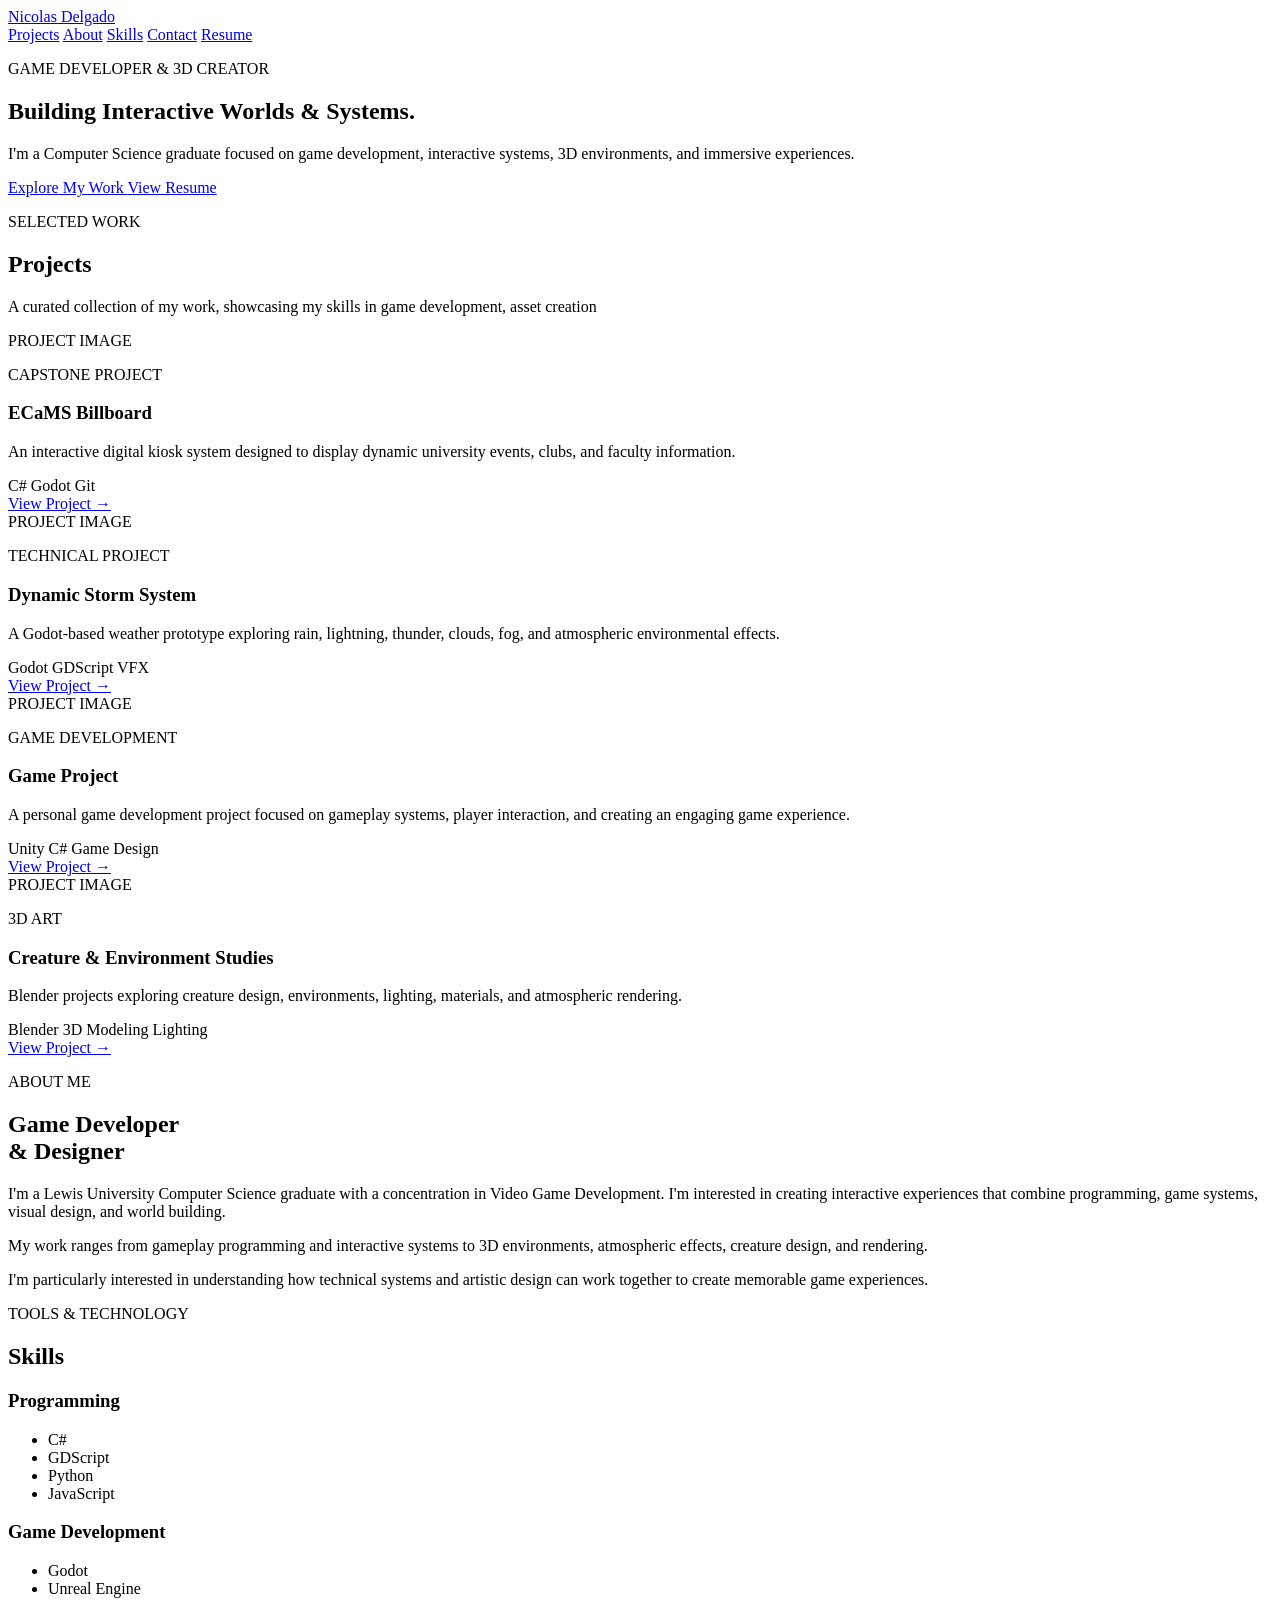
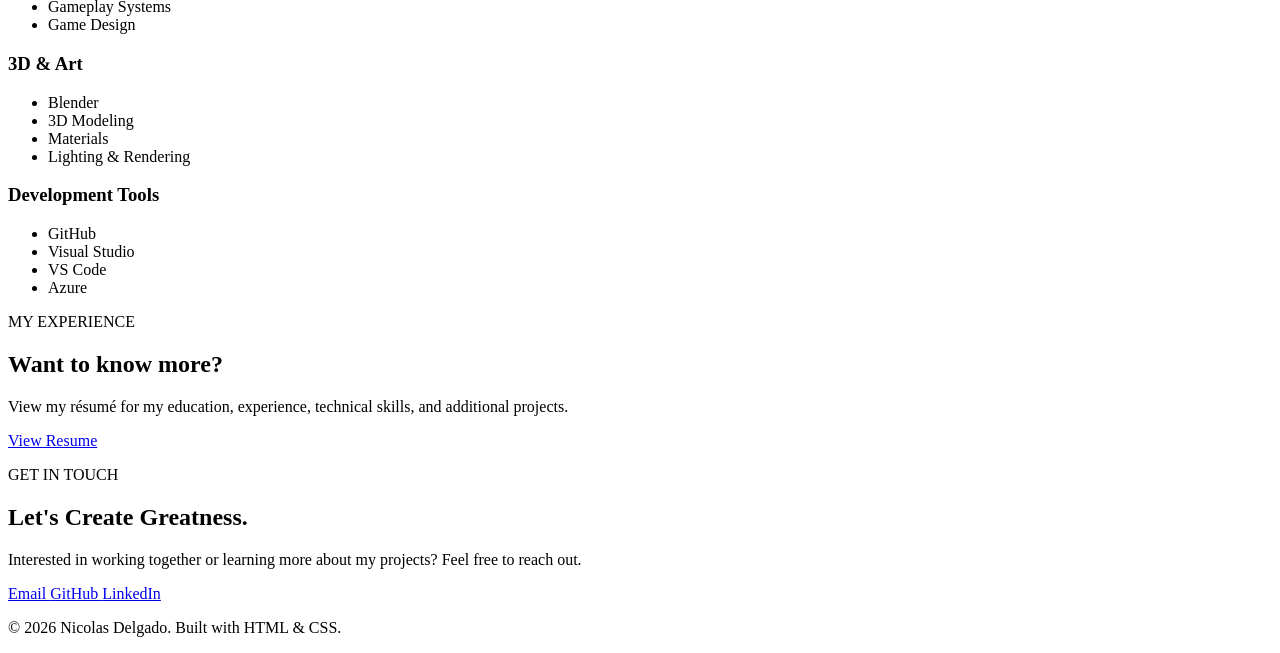
==== index.html @ 0a89488b "Rough Demo" ====
<!DOCTYPE html>
<html lang="en">
<head>
    <meta charset="UTF-8">
    <meta name="viewport" content="width=device-width, initial-scale=1.0">

    <title>Nicolas Delgado | Game Developer</title>

    <link rel="stylesheet" href="style.css">
</head>
<body>
    <header>
        <nav class="navbar">

            <a href="#" class="logo">Nicolas Delgado</a>

            <div class="nav-links">
                <a href="#projects">Projects</a>
                <a href="#about">About</a>
                <a href="#skills">Skills</a>
                <a href="#contact">Contact</a>
                <a href="resume.pdf" target="_blank">Resume</a>
            </div>

        </nav>
    </header>
    <main>

        <section class="hero">

            <div class="hero-content">

                <p class="eyebrow">GAME DEVELOPER & 3D CREATOR</p>

                <h1>
                    Building Interactive
                    <span>Worlds & Systems.</span>
                </h1>

                <p class="hero-description">
                    I'm a Computer Science graduate focused on game development,
                    interactive systems, 3D environments, and immersive experiences.
                </p>

                <div class="hero-buttons">
                    <a href="#projects" class="button primary">
                        Explore My Work
                    </a>

                    <a href="resume.pdf" class="button secondary" target="_blank">
                        View Resume
                    </a>
                </div>

            </div>

        </section>
        <section id="projects" class="section">

            <div class="section-heading">
                <p class="eyebrow">SELECTED WORK</p>

                <h2>Projects</h2>

                <p>
                    A curated collection of my work, showcasing my skills in game development, asset creation
                </p>
            </div>


            <div class="project-grid">


                <!-- PROJECT 1 -->
                <article class="project-card">

                    <div class="project-image">
                        <div class="placeholder">
                            PROJECT IMAGE
                        </div>
                    </div>

                    <div class="project-content">

                        <p class="project-type">
                            CAPSTONE PROJECT
                        </p>

                        <h3>ECaMS Billboard</h3>

                        <p>
                            An interactive digital kiosk system designed to
                            display dynamic university events, clubs, and
                            faculty information.
                        </p>

                        <div class="tags">
                            <span>C#</span>
                            <span>Godot</span>
                            <span>Git</span>
                        </div>

                        <a href="#" class="project-link">
                            View Project →
                        </a>

                    </div>

                </article>


                <!-- PROJECT 2 -->
                <article class="project-card">

                    <div class="project-image">
                        <div class="placeholder">
                            PROJECT IMAGE
                        </div>
                    </div>

                    <div class="project-content">

                        <p class="project-type">
                            TECHNICAL PROJECT
                        </p>

                        <h3>Dynamic Storm System</h3>

                        <p>
                            A Godot-based weather prototype exploring rain,
                            lightning, thunder, clouds, fog, and atmospheric
                            environmental effects.
                        </p>

                        <div class="tags">
                            <span>Godot</span>
                            <span>GDScript</span>
                            <span>VFX</span>
                        </div>

                        <a href="#" class="project-link">
                            View Project →
                        </a>

                    </div>

                </article>

                <!-- PROJECT 3 -->
                <article class="project-card">

                    <div class="project-image">
                        <div class="placeholder">
                            PROJECT IMAGE
                        </div>
                    </div>

                    <div class="project-content">

                        <p class="project-type">
                            GAME DEVELOPMENT
                        </p>

                        <h3>Game Project</h3>

                        <p>
                            A personal game development project focused on
                            gameplay systems, player interaction, and creating
                            an engaging game experience.
                        </p>

                        <div class="tags">
                            <span>Unity</span>
                            <span>C#</span>
                            <span>Game Design</span>
                        </div>

                        <a href="#" class="project-link">
                            View Project →
                        </a>

                    </div>

                </article>

                <!-- PROJECT 4 -->
                <article class="project-card">

                    <div class="project-image">
                        <div class="placeholder">
                            PROJECT IMAGE
                        </div>
                    </div>

                    <div class="project-content">

                        <p class="project-type">
                            3D ART
                        </p>

                        <h3>Creature & Environment Studies</h3>

                        <p>
                            Blender projects exploring creature design,
                            environments, lighting, materials, and atmospheric
                            rendering.
                        </p>

                        <div class="tags">
                            <span>Blender</span>
                            <span>3D Modeling</span>
                            <span>Lighting</span>
                        </div>

                        <a href="#" class="project-link">
                            View Project →
                        </a>

                    </div>

                </article>

            </div>

        </section>

        <section id="about" class="section about-section">

            <div class="about-content">

                <div class="section-heading">
                    <p class="eyebrow">ABOUT ME</p>

                    <h2>Game Developer<br>& Designer</h2>
                </div>

                <div class="about-text">

                    <p>
                        I'm a Lewis University Computer Science graduate with a concentration
                        in Video Game Development. I'm interested in creating
                        interactive experiences that combine programming,
                        game systems, visual design, and world building.
                    </p>

                    <p>
                        My work ranges from gameplay programming and interactive
                        systems to 3D environments, atmospheric effects,
                        creature design, and rendering.
                    </p>

                    <p>
                        I'm particularly interested in understanding how
                        technical systems and artistic design can work together
                        to create memorable game experiences.
                    </p>

                </div>

            </div>

        </section>


        <section id="skills" class="section">

            <div class="section-heading">
                <p class="eyebrow">TOOLS & TECHNOLOGY</p>

                <h2>Skills</h2>
            </div>


            <div class="skills-grid">

                <div class="skill-category">

                    <h3>Programming</h3>

                    <ul>
                        <li>C#</li>
                        <li>GDScript</li>
                        <li>Python</li>
                        <li>JavaScript</li>
                    </ul>

                </div>


                <div class="skill-category">

                    <h3>Game Development</h3>

                    <ul>
                        <li>Godot</li>
                        <li>Unreal Engine</li>
                        <li>Gameplay Systems</li>
                        <li>Game Design</li>
                    </ul>

                </div>


                <div class="skill-category">

                    <h3>3D & Art</h3>

                    <ul>
                        <li>Blender</li>
                        <li>3D Modeling</li>
                        <li>Materials</li>
                        <li>Lighting & Rendering</li>
                    </ul>

                </div>


                <div class="skill-category">

                    <h3>Development Tools</h3>

                    <ul>
                        <li>GitHub</li>
                        <li>Visual Studio</li>
                        <li>VS Code</li>
                        <li>Azure</li>
                    </ul>

                </div>

            </div>

        </section>


        <section class="resume-section">

            <div>

                <p class="eyebrow">MY EXPERIENCE</p>

                <h2>Want to know more?</h2>

                <p>
                    View my résumé for my education, experience,
                    technical skills, and additional projects.
                </p>

            </div>

            <a href="resume.pdf" class="button primary" target="_blank">
                View Resume
            </a>

        </section>


        <section id="contact" class="section contact-section">

            <div class="section-heading">

                <p class="eyebrow">GET IN TOUCH</p>

                <h2>Let's Create Greatness.</h2>

                <p>
                    Interested in working together or learning more about
                    my projects? Feel free to reach out.
                </p>

            </div>


            <div class="contact-links">

                <a href="mailto:nicdelgado03@gmail.com">
                    Email
                </a>

                <a href="https://github.com/Jensen24" target="_blank">
                    GitHub
                </a>

                <a href="https://www.linkedin.com/in/nicolas-d-31956b239/?isSelfProfile=true" target="_blank">
                    LinkedIn
                </a>

            </div>

        </section>

    </main>

    <footer>

        <p>
            © 2026 Nicolas Delgado. Built with HTML & CSS.
        </p>

    </footer>


</body>
</html>
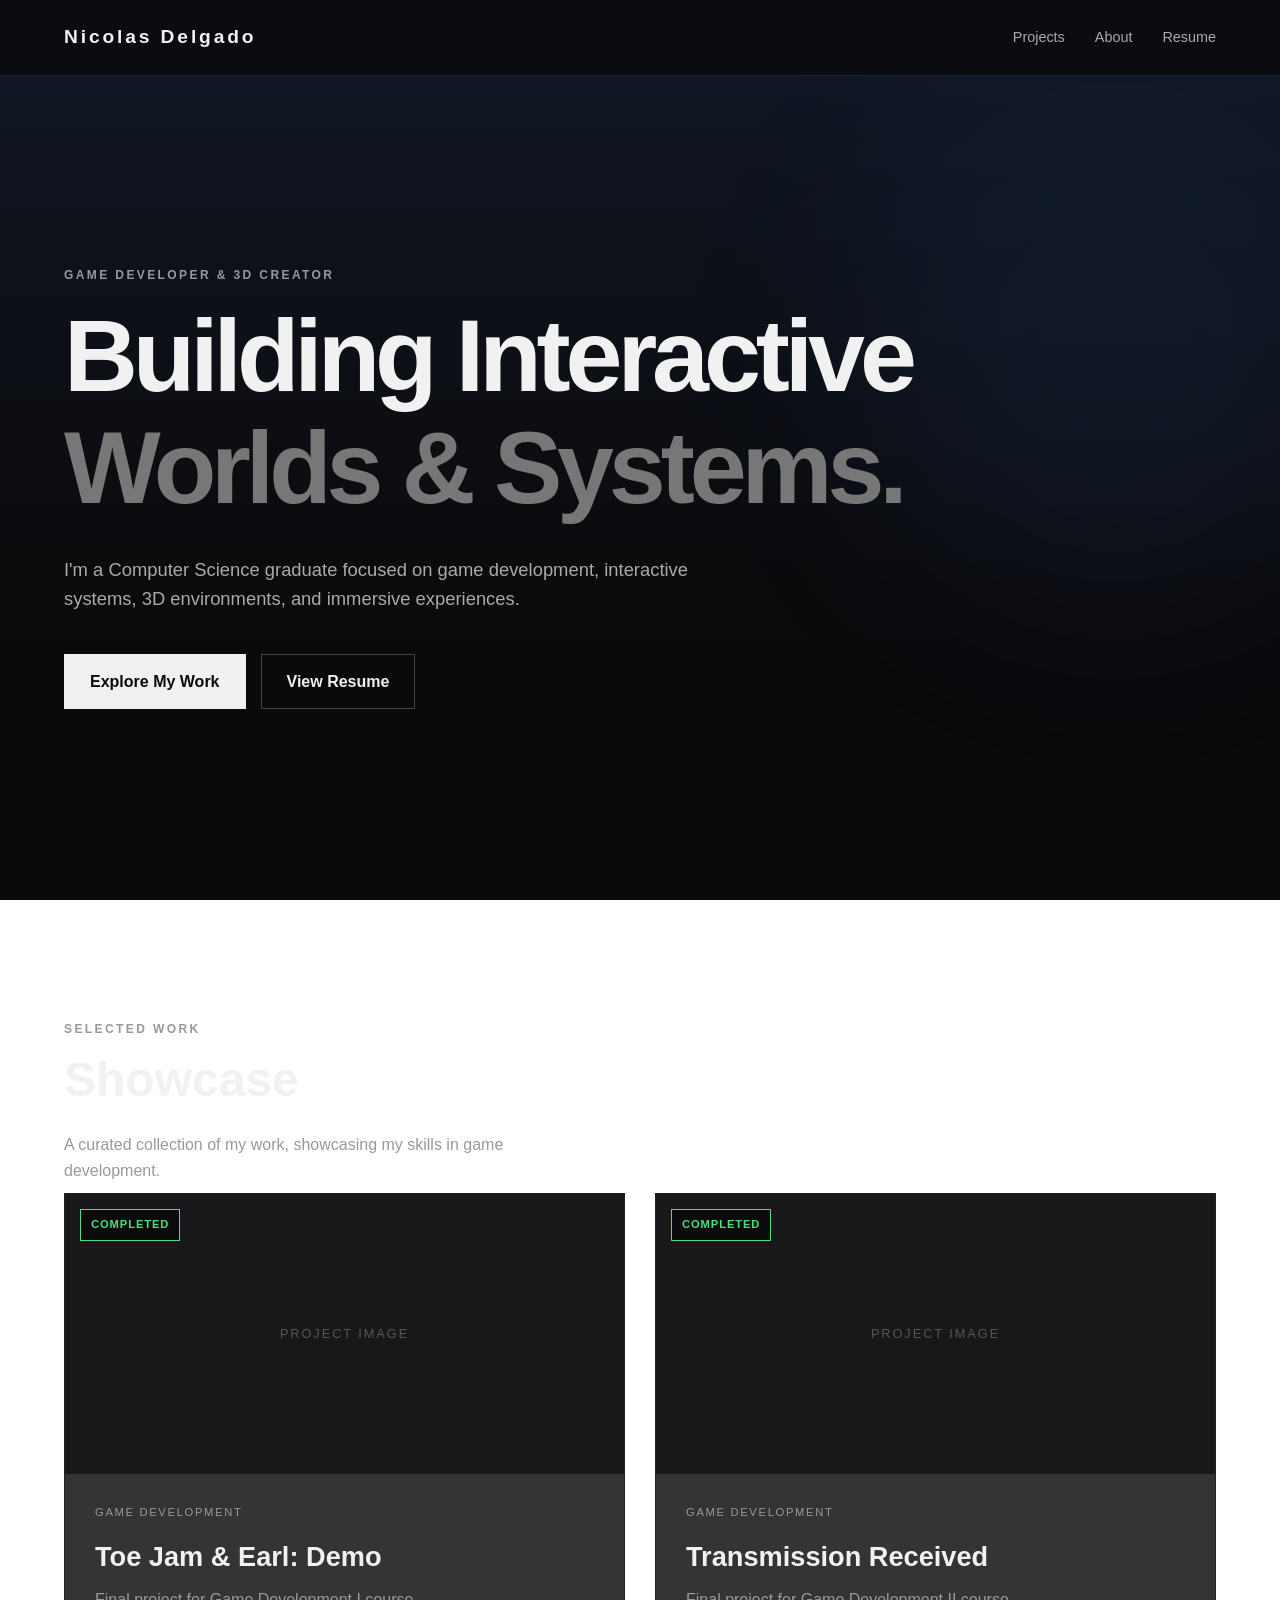
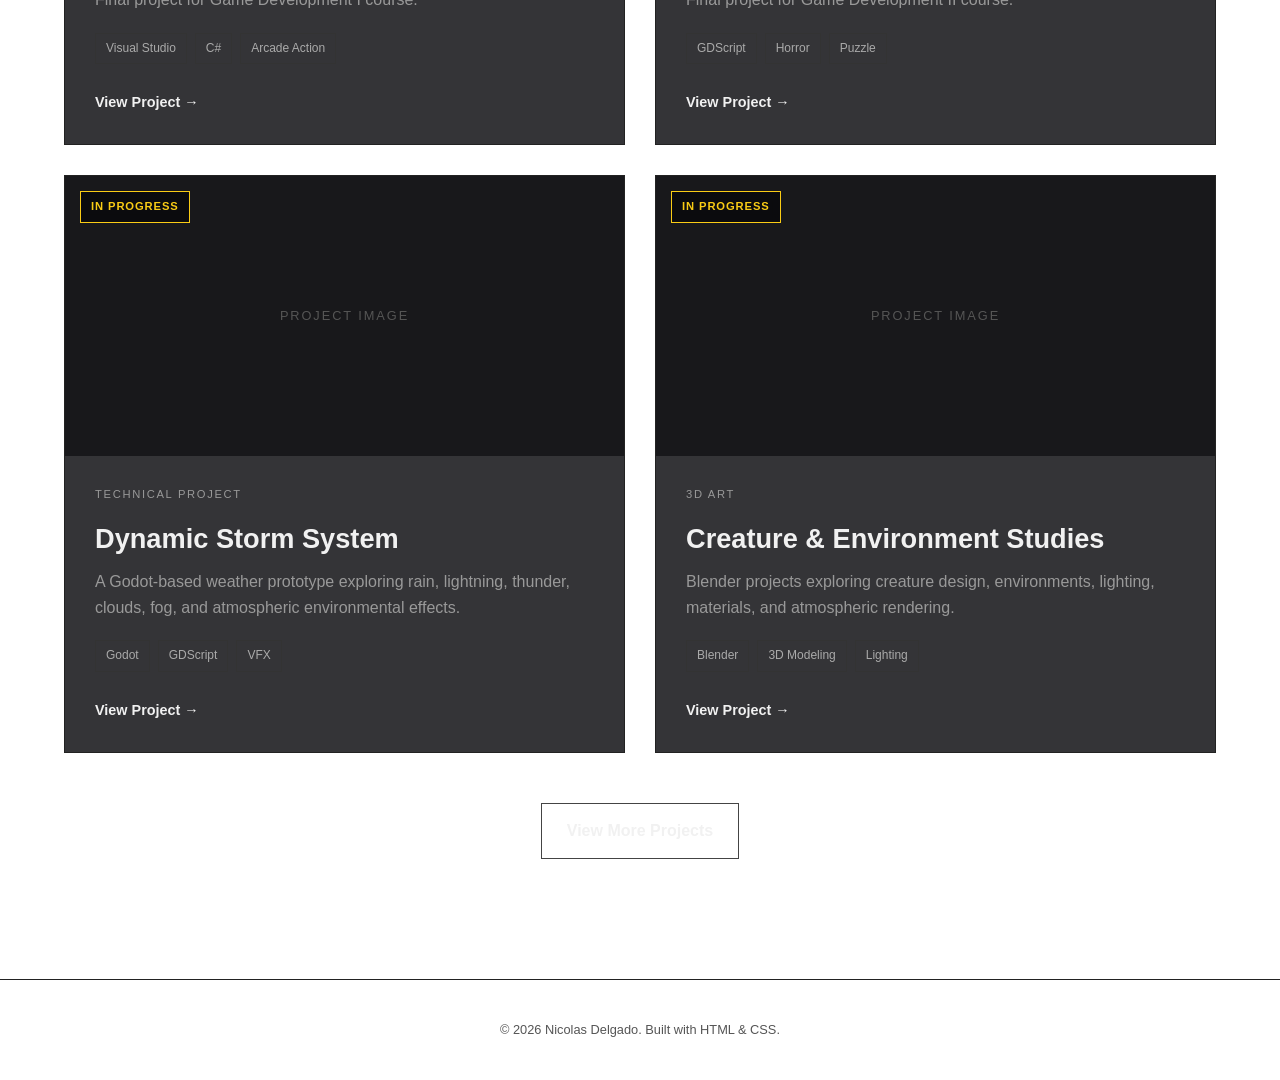
==== commit cefcaae7: "Sepearted AboutMe from Index / Tweaked CSS / Minor tweaks on individual projects" ====
--- a/index.html
+++ b/index.html
@@ -4,11 +4,17 @@
     <meta charset="UTF-8">
     <meta name="viewport" content="width=device-width, initial-scale=1.0">
 
-    <title>Nicolas Delgado | Game Developer</title>
+    <title>Projects | Nicolas Delgado</title>
 
     <link rel="stylesheet" href="style.css">
 </head>
+
 <body>
+
+    <!-- =========================
+         NAVIGATION
+    ========================== -->
+
     <header>
         <nav class="navbar">
 
@@ -16,15 +22,20 @@
 
             <div class="nav-links">
                 <a href="#projects">Projects</a>
-                <a href="#about">About</a>
-                <a href="#skills">Skills</a>
-                <a href="#contact">Contact</a>
+                <a href="about.html">About</a>
+
                 <a href="resume.pdf" target="_blank">Resume</a>
             </div>
 
         </nav>
     </header>
+
+
     <main>
+
+        <!-- =========================
+             HERO
+        ========================== -->
 
         <section class="hero">
 
@@ -43,6 +54,7 @@
                 </p>
 
                 <div class="hero-buttons">
+
                     <a href="#projects" class="button primary">
                         Explore My Work
                     </a>
@@ -50,21 +62,32 @@
                     <a href="resume.pdf" class="button secondary" target="_blank">
                         View Resume
                     </a>
+
                 </div>
 
             </div>
 
+
         </section>
+
+
+        <!-- =========================
+             FEATURED PROJECTS
+        ========================== -->
+
         <section id="projects" class="section">
 
             <div class="section-heading">
+
                 <p class="eyebrow">SELECTED WORK</p>
 
-                <h2>Projects</h2>
+                <h2>Showcase</h2>
 
                 <p>
-                    A curated collection of my work, showcasing my skills in game development, asset creation
+                    A curated collection of my work, showcasing my skills
+                    in game development.
                 </p>
+
             </div>
 
 
@@ -72,35 +95,47 @@
 
 
                 <!-- PROJECT 1 -->
+
                 <article class="project-card">
 
                     <div class="project-image">
+
+                        <div class="project-status completed">
+                            Completed
+                        </div>
+
                         <div class="placeholder">
                             PROJECT IMAGE
                         </div>
+
                     </div>
 
                     <div class="project-content">
 
                         <p class="project-type">
-                            CAPSTONE PROJECT
-                        </p>
-
-                        <h3>ECaMS Billboard</h3>
+                            GAME DEVELOPMENT
+                        </p>
+
+                        <h3>
+                            Toe Jam & Earl: Demo
+                        </h3>
 
                         <p>
-                            An interactive digital kiosk system designed to
-                            display dynamic university events, clubs, and
-                            faculty information.
+                            Final project for Game Development I course.
                         </p>
 
                         <div class="tags">
+
+                            <span>Visual Studio</span>
                             <span>C#</span>
-                            <span>Godot</span>
-                            <span>Git</span>
-                        </div>
-
-                        <a href="#" class="project-link">
+                            <span>Arcade Action</span>
+
+                        </div>
+
+                        <a
+                            href="projects/project-TJE.html"
+                            class="project-link"
+                        >
                             View Project →
                         </a>
 
@@ -108,15 +143,71 @@
 
                 </article>
 
-
                 <!-- PROJECT 2 -->
+
                 <article class="project-card">
 
                     <div class="project-image">
+
+                        <div class="project-status completed">
+                            Completed
+                        </div>
+
                         <div class="placeholder">
                             PROJECT IMAGE
                         </div>
-                    </div>
+
+                    </div>
+
+                    <div class="project-content">
+
+                        <p class="project-type">
+                            GAME DEVELOPMENT
+                        </p>
+
+                        <h3>
+                            Transmission Received
+                        </h3>
+
+                        <p>
+                            Final project for Game Development II course.
+                        </p>
+
+                        <div class="tags">
+
+                            <span>GDScript</span>
+                            <span>Horror</span>
+                            <span>Puzzle</span>
+
+                        </div>
+
+                        <a
+                            href="projects/project-TR.html"
+                            class="project-link"
+                        >
+                            View Project →
+                        </a>
+
+                    </div>
+
+                </article>
+
+                <!-- PROJECT 3 -->
+
+                <article class="project-card">
+
+                    <div class="project-image">
+
+                        <div class="project-status in-progress">
+                            In Progress
+                        </div>
+
+                        <div class="placeholder">
+                            PROJECT IMAGE
+                        </div>
+
+                    </div>
+
 
                     <div class="project-content">
 
@@ -138,7 +229,7 @@
                             <span>VFX</span>
                         </div>
 
-                        <a href="#" class="project-link">
+                        <a href="projects/systems-weather.html" class="project-link">
                             View Project →
                         </a>
 
@@ -146,51 +237,22 @@
 
                 </article>
 
-                <!-- PROJECT 3 -->
+                <!-- PROJECT 4 -->
+
                 <article class="project-card">
 
                     <div class="project-image">
+
+                        <div class="project-status in-progress">
+                            In Progress
+                        </div>
+
                         <div class="placeholder">
                             PROJECT IMAGE
                         </div>
-                    </div>
-
-                    <div class="project-content">
-
-                        <p class="project-type">
-                            GAME DEVELOPMENT
-                        </p>
-
-                        <h3>Game Project</h3>
-
-                        <p>
-                            A personal game development project focused on
-                            gameplay systems, player interaction, and creating
-                            an engaging game experience.
-                        </p>
-
-                        <div class="tags">
-                            <span>Unity</span>
-                            <span>C#</span>
-                            <span>Game Design</span>
-                        </div>
-
-                        <a href="#" class="project-link">
-                            View Project →
-                        </a>
-
-                    </div>
-
-                </article>
-
-                <!-- PROJECT 4 -->
-                <article class="project-card">
-
-                    <div class="project-image">
-                        <div class="placeholder">
-                            PROJECT IMAGE
-                        </div>
-                    </div>
+
+                    </div>
+
 
                     <div class="project-content">
 
@@ -212,7 +274,7 @@
                             <span>Lighting</span>
                         </div>
 
-                        <a href="#" class="project-link">
+                        <a href="projects/project-creature.html" class="project-link">
                             View Project →
                         </a>
 
@@ -220,176 +282,29 @@
 
                 </article>
 
+
+            </div>
+
+
+            <!-- EXPANDED PORTFOLIO BUTTON -->
+
+            <div class="view-more-wrapper">
+
+                <a href="projects.html" class="button secondary">
+                    View More Projects
+                </a>
+
             </div>
 
         </section>
 
-        <section id="about" class="section about-section">
-
-            <div class="about-content">
-
-                <div class="section-heading">
-                    <p class="eyebrow">ABOUT ME</p>
-
-                    <h2>Game Developer<br>& Designer</h2>
-                </div>
-
-                <div class="about-text">
-
-                    <p>
-                        I'm a Lewis University Computer Science graduate with a concentration
-                        in Video Game Development. I'm interested in creating
-                        interactive experiences that combine programming,
-                        game systems, visual design, and world building.
-                    </p>
-
-                    <p>
-                        My work ranges from gameplay programming and interactive
-                        systems to 3D environments, atmospheric effects,
-                        creature design, and rendering.
-                    </p>
-
-                    <p>
-                        I'm particularly interested in understanding how
-                        technical systems and artistic design can work together
-                        to create memorable game experiences.
-                    </p>
-
-                </div>
-
-            </div>
-
-        </section>
-
-
-        <section id="skills" class="section">
-
-            <div class="section-heading">
-                <p class="eyebrow">TOOLS & TECHNOLOGY</p>
-
-                <h2>Skills</h2>
-            </div>
-
-
-            <div class="skills-grid">
-
-                <div class="skill-category">
-
-                    <h3>Programming</h3>
-
-                    <ul>
-                        <li>C#</li>
-                        <li>GDScript</li>
-                        <li>Python</li>
-                        <li>JavaScript</li>
-                    </ul>
-
-                </div>
-
-
-                <div class="skill-category">
-
-                    <h3>Game Development</h3>
-
-                    <ul>
-                        <li>Godot</li>
-                        <li>Unreal Engine</li>
-                        <li>Gameplay Systems</li>
-                        <li>Game Design</li>
-                    </ul>
-
-                </div>
-
-
-                <div class="skill-category">
-
-                    <h3>3D & Art</h3>
-
-                    <ul>
-                        <li>Blender</li>
-                        <li>3D Modeling</li>
-                        <li>Materials</li>
-                        <li>Lighting & Rendering</li>
-                    </ul>
-
-                </div>
-
-
-                <div class="skill-category">
-
-                    <h3>Development Tools</h3>
-
-                    <ul>
-                        <li>GitHub</li>
-                        <li>Visual Studio</li>
-                        <li>VS Code</li>
-                        <li>Azure</li>
-                    </ul>
-
-                </div>
-
-            </div>
-
-        </section>
-
-
-        <section class="resume-section">
-
-            <div>
-
-                <p class="eyebrow">MY EXPERIENCE</p>
-
-                <h2>Want to know more?</h2>
-
-                <p>
-                    View my résumé for my education, experience,
-                    technical skills, and additional projects.
-                </p>
-
-            </div>
-
-            <a href="resume.pdf" class="button primary" target="_blank">
-                View Resume
-            </a>
-
-        </section>
-
-
-        <section id="contact" class="section contact-section">
-
-            <div class="section-heading">
-
-                <p class="eyebrow">GET IN TOUCH</p>
-
-                <h2>Let's Create Greatness.</h2>
-
-                <p>
-                    Interested in working together or learning more about
-                    my projects? Feel free to reach out.
-                </p>
-
-            </div>
-
-
-            <div class="contact-links">
-
-                <a href="mailto:nicdelgado03@gmail.com">
-                    Email
-                </a>
-
-                <a href="https://github.com/Jensen24" target="_blank">
-                    GitHub
-                </a>
-
-                <a href="https://www.linkedin.com/in/nicolas-d-31956b239/?isSelfProfile=true" target="_blank">
-                    LinkedIn
-                </a>
-
-            </div>
-
-        </section>
 
     </main>
+
+
+    <!-- =========================
+         FOOTER
+    ========================== -->
 
     <footer>
 
--- a/style.css
+++ b/style.css
@@ -0,0 +1,2259 @@
+/* =========================
+
+   GLOBAL
+
+\========================= */
+
+
+
+* {
+
+    margin: 0;
+
+    padding: 0;
+
+    box-sizing: border-box;
+
+}
+
+
+
+html {
+
+    scroll-behavior: smooth;
+
+}
+
+
+
+body {
+
+    background:
+
+        linear-gradient(
+
+            180deg,
+
+            #111827 0%,
+
+            #0d1119 30%,
+
+            #0b0b0d 65%,
+
+            #080809 100%
+
+        );
+
+
+
+    background-attachment: fixed;
+
+
+
+    color: #f1f1f1;
+
+
+
+    font-family: Arial, Helvetica, sans-serif;
+
+
+
+    line-height: 1.6;
+
+}
+
+
+
+a {
+
+    color: inherit;
+
+    text-decoration: none;
+
+}
+
+
+
+
+
+/* =========================
+
+   GENERAL
+
+\========================= */
+
+
+
+.section {
+
+    width: min(1200px, 90%);
+
+
+
+    margin: 0 auto;
+
+
+
+    padding: 120px 0;
+
+}
+
+
+
+.eyebrow {
+
+    color: #999;
+
+
+
+    font-size: 0.75rem;
+
+
+
+    letter-spacing: 0.2em;
+
+
+
+    font-weight: bold;
+
+
+
+    margin-bottom: 15px;
+
+}
+
+
+
+h1,
+
+h2,
+
+h3 {
+
+    line-height: 1.1;
+
+}
+
+
+
+h2 {
+
+    font-size: 3rem;
+
+
+
+    margin-bottom: 25px;
+
+}
+
+
+
+
+
+/* =========================
+
+   NAVIGATION
+
+\========================= */
+
+
+
+header {
+
+    position: fixed;
+
+
+
+    top: 0;
+
+    left: 0;
+
+
+
+    width: 100%;
+
+
+
+    background: rgba(11, 11, 13, 0.80);
+
+
+
+    backdrop-filter: blur(10px);
+
+
+
+    z-index: 1000;
+
+
+
+    border-bottom: 1px solid #222;
+
+}
+
+
+
+.navbar {
+
+    width: min(1200px, 90%);
+
+
+
+    margin: auto;
+
+
+
+    height: 75px;
+
+
+
+    display: flex;
+
+
+
+    align-items: center;
+
+
+
+    justify-content: space-between;
+
+}
+
+
+
+.logo {
+
+    font-size: 1.2rem;
+
+
+
+    font-weight: bold;
+
+
+
+    letter-spacing: 0.15em;
+
+}
+
+
+
+.nav-links {
+
+    display: flex;
+
+
+
+    gap: 30px;
+
+}
+
+
+
+.nav-links a {
+
+    color: #aaa;
+
+
+
+    font-size: 0.9rem;
+
+
+
+    transition: 0.2s;
+
+}
+
+
+
+.nav-links a:hover {
+
+    color: white;
+
+}
+
+
+
+
+
+/* =========================
+
+   HERO
+
+\========================= */
+
+
+
+.hero {
+
+    min-height: 100vh;
+
+
+
+    width: min(1200px, 90%);
+
+
+
+    margin: auto;
+
+
+
+    padding-top: 75px;
+
+
+
+    display: grid;
+
+
+
+    grid-template-columns: 1fr 300px;
+
+
+
+    align-items: center;
+
+
+
+    gap: 80px;
+
+
+
+    position: relative;
+
+}
+
+
+
+
+
+/* subtle glow behind hero */
+
+
+
+.hero::before {
+
+    content: "";
+
+
+
+    position: absolute;
+
+
+
+    width: 500px;
+
+    height: 500px;
+
+
+
+    right: -150px;
+
+    top: 100px;
+
+
+
+    background: rgba(59, 130, 246, 0.07);
+
+
+
+    filter: blur(100px);
+
+
+
+    border-radius: 50%;
+
+
+
+    pointer-events: none;
+
+}
+
+
+
+.hero-content {
+
+    max-width: 900px;
+
+
+
+    position: relative;
+
+
+
+    z-index: 2;
+
+}
+
+
+
+.hero h1 {
+
+    font-size: clamp(3.5rem, 8vw, 7rem);
+
+
+
+    letter-spacing: -0.05em;
+
+
+
+    margin-bottom: 30px;
+
+}
+
+
+
+.hero h1 span {
+
+    display: block;
+
+
+
+    color: #777;
+
+}
+
+
+
+.hero-description {
+
+    max-width: 650px;
+
+
+
+    color: #aaa;
+
+
+
+    font-size: 1.15rem;
+
+
+
+    margin-bottom: 40px;
+
+}
+
+
+
+.hero-buttons {
+
+    display: flex;
+
+
+
+    gap: 15px;
+
+
+
+    flex-wrap: wrap;
+
+}
+
+
+
+
+
+/* =========================
+
+   PROFILE IMAGE
+
+\========================= */
+
+
+
+.hero-profile {
+
+    display: flex;
+
+
+
+    justify-content: center;
+
+
+
+    position: relative;
+
+
+
+    z-index: 2;
+
+}
+
+
+
+.profile-frame {
+
+    width: 250px;
+
+    height: 300px;
+
+
+
+    border: 1px solid #333;
+
+
+
+    padding: 8px;
+
+
+
+    background: rgba(17, 17, 20, 0.8);
+
+
+
+    box-shadow:
+
+        0 20px 60px rgba(0, 0, 0, 0.35);
+
+}
+
+
+
+.profile-frame img {
+
+    width: 100%;
+
+    height: 100%;
+
+
+
+    object-fit: cover;
+
+
+
+    display: block;
+
+
+
+    filter: grayscale(10%);
+
+}
+
+
+
+
+
+/* =========================
+
+   BUTTONS
+
+\========================= */
+
+
+
+.button {
+
+    display: inline-block;
+
+
+
+    padding: 14px 25px;
+
+
+
+    border: 1px solid #444;
+
+
+
+    font-weight: bold;
+
+
+
+    transition: 0.2s;
+
+}
+
+
+
+.button.primary {
+
+    background: #f1f1f1;
+
+
+
+    color: #0b0b0d;
+
+
+
+    border-color: #f1f1f1;
+
+}
+
+
+
+.button.primary:hover {
+
+    background: transparent;
+
+
+
+    color: #f1f1f1;
+
+}
+
+
+
+.button.secondary:hover {
+
+    background: #1a1a1d;
+
+}
+
+
+
+
+
+/* =========================
+
+   SECTION HEADING
+
+\========================= */
+
+
+
+.section-heading {
+
+    max-width: 450px;
+
+
+
+    margin-bottom: 10px;
+
+}
+
+
+
+.section-heading > p:last-child {
+
+    color: #999;
+
+}
+
+
+
+
+
+/* =========================
+
+   PROJECTS
+
+\========================= */
+
+
+
+.project-grid {
+
+    display: grid;
+
+
+
+    grid-template-columns: repeat(2, 1fr);
+
+
+
+    gap: 30px;
+
+}
+
+
+
+.project-card {
+
+    background: rgba(17, 17, 20, 0.85);
+
+
+
+    border: 1px solid #222;
+
+
+
+    transition:
+
+        transform 0.25s,
+
+        border-color 0.25s;
+
+}
+
+
+
+.project-card:hover {
+
+    transform: translateY(-5px);
+
+
+
+    border-color: #555;
+
+}
+
+
+
+
+
+/* =========================
+
+   PROJECT IMAGE
+
+\========================= */
+
+
+
+.project-image {
+
+    height: 280px;
+
+
+
+    background: #18181b;
+
+
+
+    display: flex;
+
+
+
+    align-items: center;
+
+
+
+    justify-content: center;
+
+
+
+    position: relative;
+
+
+
+    overflow: hidden;
+
+}
+
+
+
+.placeholder {
+
+    color: #555;
+
+
+
+    font-size: 0.8rem;
+
+
+
+    letter-spacing: 0.15em;
+
+}
+
+
+
+
+
+/* =========================
+
+   PROJECT STATUS
+
+\========================= */
+
+
+
+.project-status {
+
+    position: absolute;
+
+
+
+    top: 15px;
+
+    left: 15px;
+
+
+
+    z-index: 2;
+
+
+
+    padding: 6px 10px;
+
+
+
+    font-size: 0.7rem;
+
+
+
+    font-weight: bold;
+
+
+
+    letter-spacing: 0.08em;
+
+
+
+    text-transform: uppercase;
+
+
+
+    background: rgba(10, 10, 12, 0.85);
+
+
+
+    backdrop-filter: blur(5px);
+
+
+
+    border: 1px solid #444;
+
+}
+
+
+
+
+
+/* Completed */
+
+
+
+.project-status.completed {
+
+    border-color: #4ade80;
+
+
+
+    color: #4ade80;
+
+}
+
+
+
+
+
+/* In Progress */
+
+
+
+.project-status.in-progress {
+
+    border-color: #facc15;
+
+
+
+    color: #facc15;
+
+}
+
+
+
+
+
+/* Archived */
+
+
+
+.project-status.archived {
+
+    border-color: #888;
+
+
+
+    color: #999;
+
+}
+
+
+
+
+
+/* =========================
+
+   PROJECT CONTENT
+
+\========================= */
+
+
+
+.project-content {
+
+    padding: 30px;
+
+}
+
+
+
+.project-type {
+
+    color: #777;
+
+
+
+    font-size: 0.7rem;
+
+
+
+    letter-spacing: 0.15em;
+
+
+
+    margin-bottom: 10px;
+
+}
+
+
+
+.project-content h3 {
+
+    font-size: 1.7rem;
+
+
+
+    margin-bottom: 15px;
+
+}
+
+
+
+.project-content p {
+
+    color: #999;
+
+
+
+    margin-bottom: 20px;
+
+}
+
+
+
+
+
+/* =========================
+
+   PROJECT TAGS
+
+\========================= */
+
+
+
+.tags {
+
+    display: flex;
+
+
+
+    flex-wrap: wrap;
+
+
+
+    gap: 8px;
+
+
+
+    margin-bottom: 25px;
+
+}
+
+
+
+.tags span {
+
+    padding: 5px 10px;
+
+
+
+    border: 1px solid #333;
+
+
+
+    color: #aaa;
+
+
+
+    font-size: 0.75rem;
+
+}
+
+
+
+
+
+/* =========================
+
+   PROJECT LINK
+
+\========================= */
+
+
+
+.project-link {
+
+    font-weight: bold;
+
+
+
+    font-size: 0.9rem;
+
+}
+
+
+
+.project-link:hover {
+
+    text-decoration: underline;
+
+}
+
+
+
+
+
+/* =========================
+
+   VIEW MORE
+
+\========================= */
+
+
+
+.view-more-wrapper {
+
+    display: flex;
+
+
+
+    justify-content: center;
+
+
+
+    margin-top: 50px;
+
+}
+
+
+
+
+
+/* =========================
+
+   ABOUT
+
+\========================= */
+
+
+
+.about-section {
+
+    border-top: 1px solid #222;
+
+
+
+    border-bottom: 1px solid #222;
+
+}
+
+
+
+.about-content {
+
+    display: grid;
+
+
+
+    grid-template-columns: 1fr 1fr;
+
+
+
+    gap: 80px;
+
+}
+
+
+
+.about-text {
+
+    color: #aaa;
+
+
+
+    font-size: 1.05rem;
+
+}
+
+
+
+.about-text p {
+
+    margin-bottom: 25px;
+
+}
+
+
+
+
+
+/* =========================
+
+   SKILLS
+
+\========================= */
+
+
+
+.skills-grid {
+
+    display: grid;
+
+
+
+    grid-template-columns: repeat(4, 1fr);
+
+
+
+    gap: 30px;
+
+}
+
+
+
+.skill-category {
+
+    border-top: 1px solid #444;
+
+
+
+    padding-top: 20px;
+
+}
+
+
+
+.skill-category h3 {
+
+    margin-bottom: 20px;
+
+}
+
+
+
+.skill-category ul {
+
+    list-style: none;
+
+
+
+    color: #999;
+
+}
+
+
+
+.skill-category li {
+
+    margin-bottom: 8px;
+
+}
+
+
+
+
+
+/* =========================
+
+   CONTACT
+
+\========================= */
+
+
+
+.contact-section {
+
+    text-align: center;
+
+}
+
+
+
+.contact-section .section-heading {
+
+    margin-left: auto;
+
+
+
+    margin-right: auto;
+
+}
+
+
+
+.contact-links {
+
+    display: flex;
+
+
+
+    justify-content: center;
+
+
+
+    gap: 30px;
+
+
+
+    flex-wrap: wrap;
+
+}
+
+
+
+.contact-links a {
+
+    border-bottom: 1px solid #555;
+
+
+
+    padding-bottom: 5px;
+
+}
+
+
+
+.contact-links a:hover {
+
+    border-color: white;
+
+}
+
+
+
+
+
+/* =========================
+
+   FOOTER
+
+\========================= */
+
+
+
+footer {
+
+    padding: 40px;
+
+
+
+    text-align: center;
+
+
+
+    color: #555;
+
+
+
+    font-size: 0.8rem;
+
+
+
+    border-top: 1px solid #222;
+
+}
+
+
+
+
+
+/* =========================
+
+   MOBILE
+
+\========================= */
+
+
+
+@media (max-width: 900px) {
+
+
+
+    .hero {
+
+        grid-template-columns: 1fr;
+
+
+
+        gap: 50px;
+
+
+
+        padding-top: 130px;
+
+
+
+        padding-bottom: 80px;
+
+    }
+
+
+
+    .hero-profile {
+
+        justify-content: flex-start;
+
+    }
+
+
+
+    .profile-frame {
+
+        width: 180px;
+
+
+
+        height: 220px;
+
+    }
+
+
+
+    .skills-grid {
+
+        grid-template-columns: repeat(2, 1fr);
+
+    }
+
+
+
+}
+
+
+
+
+
+@media (max-width: 800px) {
+
+
+
+    .nav-links {
+
+        display: none;
+
+    }
+
+
+
+    .project-grid {
+
+        grid-template-columns: 1fr;
+
+    }
+
+
+
+    .about-content {
+
+        grid-template-columns: 1fr;
+
+
+
+        gap: 40px;
+
+    }
+
+
+
+    h2 {
+
+        font-size: 2.3rem;
+
+    }
+
+
+
+}
+
+
+
+
+
+@media (max-width: 500px) {
+
+
+
+    .skills-grid {
+
+        grid-template-columns: 1fr;
+
+    }
+
+
+
+    .hero h1 {
+
+        font-size: 3.5rem;
+
+    }
+
+
+
+    .section {
+
+        padding: 80px 0;
+
+    }
+
+
+
+    .contact-links {
+
+        flex-direction: column;
+
+
+
+        align-items: center;
+
+
+
+        gap: 20px;
+
+    }
+
+
+
+}
+
+/* =========================
+
+   EXPANDED PORTFOLIO
+
+\========================= */
+
+
+
+.portfolio-category {
+
+    margin-top: 100px;
+
+}
+
+
+
+.portfolio-category > h2 {
+
+    margin-bottom: 40px;
+
+}
+
+
+
+
+
+/* =========================
+
+   PROJECT DETAIL PAGE
+
+\========================= */
+
+
+
+.project-detail {
+
+    padding-top: 160px;
+
+
+
+    max-width: 1000px;
+
+}
+
+
+
+.project-detail h1 {
+
+    font-size: clamp(3rem, 7vw, 6rem);
+
+
+
+    letter-spacing: -0.04em;
+
+
+
+    margin-bottom: 15px;
+
+}
+
+
+
+.project-detail-subtitle {
+
+    color: #999;
+
+
+
+    font-size: 1.2rem;
+
+
+
+    margin-bottom: 60px;
+
+}
+
+
+
+.project-detail-image {
+
+    width: 100%;
+
+
+
+    height: 500px;
+
+
+
+    background: #18181b;
+
+
+
+    border: 1px solid #222;
+
+
+
+    display: flex;
+
+
+
+    align-items: center;
+
+
+
+    justify-content: center;
+
+
+
+    margin-bottom: 100px;
+
+}
+
+
+
+.detail-section {
+
+    max-width: 800px;
+
+
+
+    margin-bottom: 90px;
+
+}
+
+
+
+.detail-section h2 {
+
+    margin-bottom: 25px;
+
+}
+
+
+
+.detail-section > p:last-child {
+
+    color: #aaa;
+
+
+
+    font-size: 1.05rem;
+
+}
+
+
+
+.detail-section .tags {
+
+    margin-top: 20px;
+
+}
+
+
+
+
+
+/* =========================
+
+   DETAIL PAGE MOBILE
+
+\========================= */
+
+
+
+@media (max-width: 700px) {
+
+
+
+    .project-detail-image {
+
+        height: 300px;
+
+    }
+
+
+
+    .project-detail {
+
+        padding-top: 130px;
+
+    }
+
+
+
+}
+
+
+
+/* =========================
+
+   PROJECT MEDIA GALLERY
+
+\========================= */
+
+
+
+.project-gallery {
+
+    width: 100%;
+
+    margin-bottom: 100px;
+
+}
+
+
+
+.gallery-main {
+
+    position: relative;
+
+    width: 100%;
+
+    aspect-ratio: 16 / 9;
+
+    overflow: hidden;
+
+    background: #101116;
+
+    border: 1px solid #292b33;
+
+    border-radius: 4px;
+
+}
+
+
+
+.gallery-slide {
+
+    display: none;
+
+    width: 100%;
+
+    height: 100%;
+
+}
+
+
+
+.gallery-slide.active {
+
+    display: block;
+
+}
+
+
+
+.gallery-slide > .gallery-image {
+
+    width: 100%;
+
+    height: 100%;
+
+    object-fit: contain;
+
+    display: block;
+
+    cursor: zoom-in;
+
+}
+
+
+
+/* Video preview */
+
+
+
+.video-preview {
+
+    position: relative;
+
+    width: 100%;
+
+    height: 100%;
+
+    padding: 0;
+
+    border: 0;
+
+    background: #101116;
+
+    cursor: pointer;
+
+}
+
+
+
+.video-preview img {
+
+    width: 100%;
+
+    height: 100%;
+
+    object-fit: contain;
+
+    display: block;
+
+}
+
+
+
+.video-play-button {
+
+    position: absolute;
+
+    top: 50%;
+
+    left: 50%;
+
+    transform: translate(-50%, -50%);
+
+
+
+    width: 72px;
+
+    height: 52px;
+
+
+
+    display: grid;
+
+    place-items: center;
+
+
+
+    border-radius: 14px;
+
+    background: #e11d48;
+
+    color: white;
+
+    font-size: 25px;
+
+
+
+    transition: transform 0.2s, background 0.2s;
+
+}
+
+
+
+.video-preview:hover .video-play-button {
+
+    transform: translate(-50%, -50%) scale(1.08);
+
+    background: #be123c;
+
+}
+
+
+
+/* Embedded video fills the slide */
+
+
+
+.gallery-slide iframe {
+
+    display: block;
+
+    width: 100%;
+
+    height: 100%;
+
+    border: 0;
+
+}
+
+
+
+/* Navigation arrows */
+
+
+
+.gallery-arrow {
+
+    position: absolute;
+
+    top: 50%;
+
+    transform: translateY(-50%);
+
+    z-index: 5;
+
+
+
+    width: 44px;
+
+    height: 52px;
+
+
+
+    border: 1px solid #555;
+
+    border-radius: 3px;
+
+
+
+    background: rgba(10, 10, 12, 0.75);
+
+    color: white;
+
+    font-size: 20px;
+
+
+
+    cursor: pointer;
+
+    transition: background 0.2s;
+
+}
+
+
+
+.gallery-arrow:hover {
+
+    background: rgba(50, 50, 58, 0.95);
+
+}
+
+
+
+.gallery-prev {
+
+    left: 12px;
+
+}
+
+
+
+.gallery-next {
+
+    right: 12px;
+
+}
+
+
+
+/* Slide counter */
+
+
+
+.gallery-counter {
+
+    position: absolute;
+
+    right: 14px;
+
+    bottom: 14px;
+
+    z-index: 5;
+
+
+
+    padding: 5px 10px;
+
+
+
+    color: white;
+
+    background: rgba(10, 10, 12, 0.8);
+
+    font-size: 0.8rem;
+
+}
+
+
+
+/* Thumbnails */
+
+
+
+.gallery-thumbnails {
+
+    display: flex;
+
+    gap: 12px;
+
+    margin-top: 14px;
+
+    overflow-x: auto;
+
+    padding-bottom: 5px;
+
+}
+
+
+
+.gallery-thumb {
+
+    position: relative;
+
+    flex: 0 0 120px;
+
+    height: 72px;
+
+
+
+    padding: 0;
+
+    overflow: hidden;
+
+
+
+    border: 1px solid #333;
+
+    background: #151519;
+
+    opacity: 0.6;
+
+
+
+    cursor: pointer;
+
+    transition: opacity 0.2s, border-color 0.2s;
+
+}
+
+
+
+.gallery-thumb img {
+
+    width: 100%;
+
+    height: 100%;
+
+    object-fit: cover;
+
+    display: block;
+
+}
+
+
+
+.gallery-thumb:hover {
+
+    opacity: 0.9;
+
+}
+
+
+
+.gallery-thumb.active {
+
+    opacity: 1;
+
+    border: 2px solid #aab9d0;
+
+}
+
+
+
+.video-thumb span {
+
+    position: absolute;
+
+    bottom: 4px;
+
+    left: 4px;
+
+
+
+    padding: 3px 5px;
+
+
+
+    background: rgba(0, 0, 0, 0.85);
+
+    color: white;
+
+    font-size: 0.65rem;
+
+}
+
+
+
+/* Keyboard focus */
+
+
+
+.gallery-arrow:focus-visible,
+
+.gallery-thumb:focus-visible,
+
+.video-preview:focus-visible {
+
+    outline: 2px solid #aab9d0;
+
+    outline-offset: 3px;
+
+}
+
+
+
+/* Mobile */
+
+
+
+@media (max-width: 600px) {
+
+    .gallery-arrow {
+
+        width: 36px;
+
+        height: 42px;
+
+        font-size: 16px;
+
+    }
+
+
+
+    .gallery-prev {
+
+        left: 6px;
+
+    }
+
+
+
+    .gallery-next {
+
+        right: 6px;
+
+    }
+
+
+
+    .gallery-thumb {
+
+        flex-basis: 95px;
+
+        height: 60px;
+
+    }
+
+
+
+    .project-gallery {
+
+        margin-bottom: 65px;
+
+    }
+
+}
+
+
+
+
+
+/* =========================
+
+   IMAGE LIGHTBOX
+
+\========================= */
+
+
+
+.gallery-lightbox {
+
+    position: fixed;
+
+    inset: 0;
+
+
+
+    width: 100%;
+
+    height: 100%;
+
+    max-width: none;
+
+    max-height: none;
+
+
+
+    padding: 60px 24px 24px;
+
+    margin: 0;
+
+    border: 0;
+
+
+
+    background: rgba(5, 5, 8, 0.96);
+
+    color: white;
+
+
+
+    overflow: auto;
+
+}
+
+
+
+.gallery-lightbox[open] {
+
+    display: flex;
+
+    flex-direction: column;
+
+    align-items: center;
+
+    justify-content: center;
+
+    gap: 12px;
+
+}
+
+
+
+.gallery-lightbox::backdrop {
+
+    background: rgba(0, 0, 0, 0.9);
+
+}
+
+
+
+.lightbox-image {
+
+    display: block;
+
+
+
+    max-width: 100%;
+
+    max-height: 80vh;
+
+
+
+    width: auto;
+
+    height: auto;
+
+
+
+    object-fit: contain;
+
+}
+
+
+
+.lightbox-caption {
+
+    color: #aaa;
+
+    text-align: center;
+
+    font-size: 0.9rem;
+
+}
+
+
+
+.lightbox-close {
+
+    position: fixed;
+
+    top: 18px;
+
+    right: 28px;
+
+
+
+    width: 44px;
+
+    height: 44px;
+
+
+
+    border: 1px solid #444;
+
+    background: #18181b;
+
+    color: white;
+
+
+
+    font-size: 30px;
+
+    cursor: pointer;
+
+}
+
+
+
+.lightbox-close:hover {
+
+    background: #303036;
+
+}
+
+
+/* =========================
+   TWO-PAGE PORTFOLIO LAYOUT
+   ========================= */
+
+/* The Projects page keeps the introduction, but no longer reserves a column for the portrait. */
+body:not(.about-page) .hero {
+    grid-template-columns: 1fr;
+    max-width: 1200px;
+}
+
+/* About page: portrait alongside the existing biography. */
+.about-page .about-content {
+    grid-template-columns: 250px minmax(0, 1fr);
+    align-items: start;
+    gap: 60px;
+}
+
+.about-page .about-profile {
+    justify-content: flex-start;
+}
+
+.about-page .about-copy {
+    display: grid;
+    grid-template-columns: minmax(180px, 0.8fr) minmax(0, 1.2fr);
+    gap: 40px;
+    align-items: start;
+}
+
+.about-page .about-copy .section-heading {
+    margin: 0;
+}
+
+@media (max-width: 900px) {
+    .about-page .about-content {
+        grid-template-columns: 1fr;
+        gap: 40px;
+    }
+
+    .about-page .about-copy {
+        grid-template-columns: 1fr 1.4fr;
+        gap: 30px;
+    }
+}
+
+@media (max-width: 800px) {
+    .about-page .about-copy {
+        grid-template-columns: 1fr;
+        gap: 20px;
+    }
+}
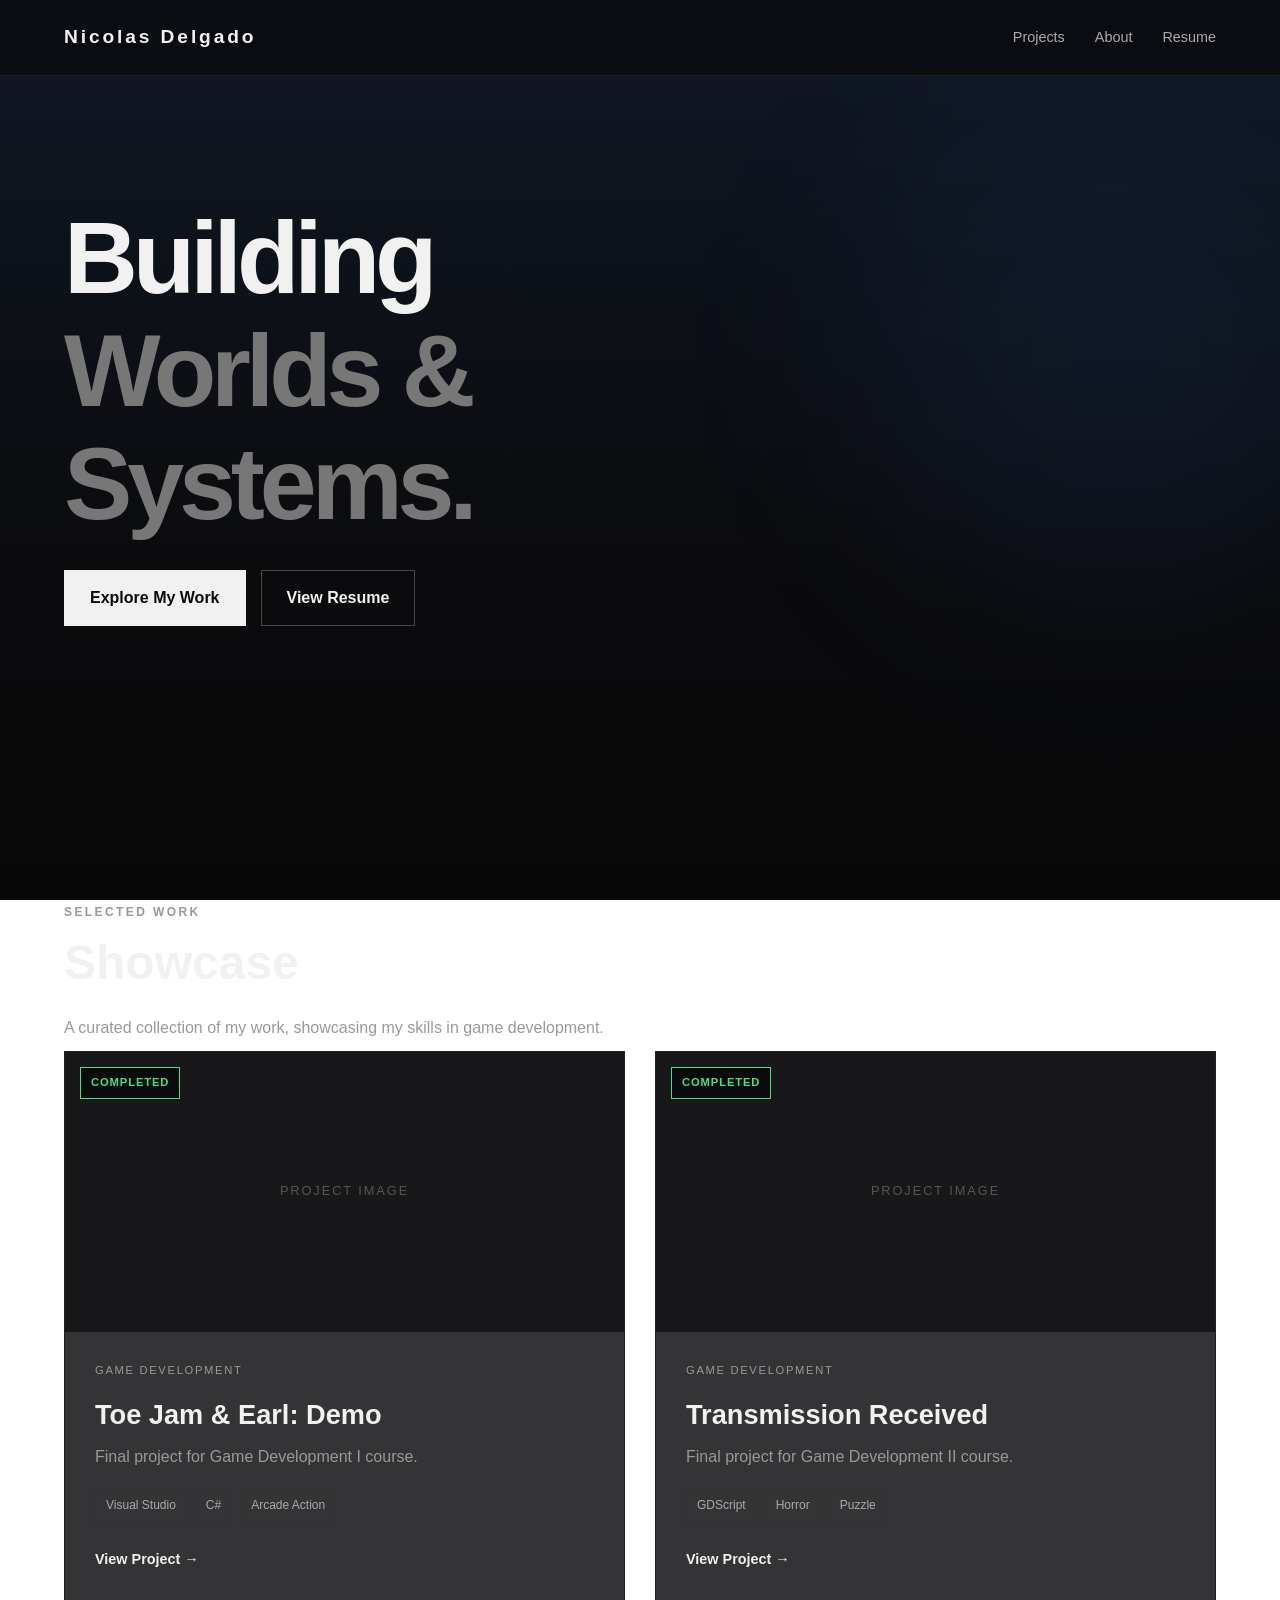
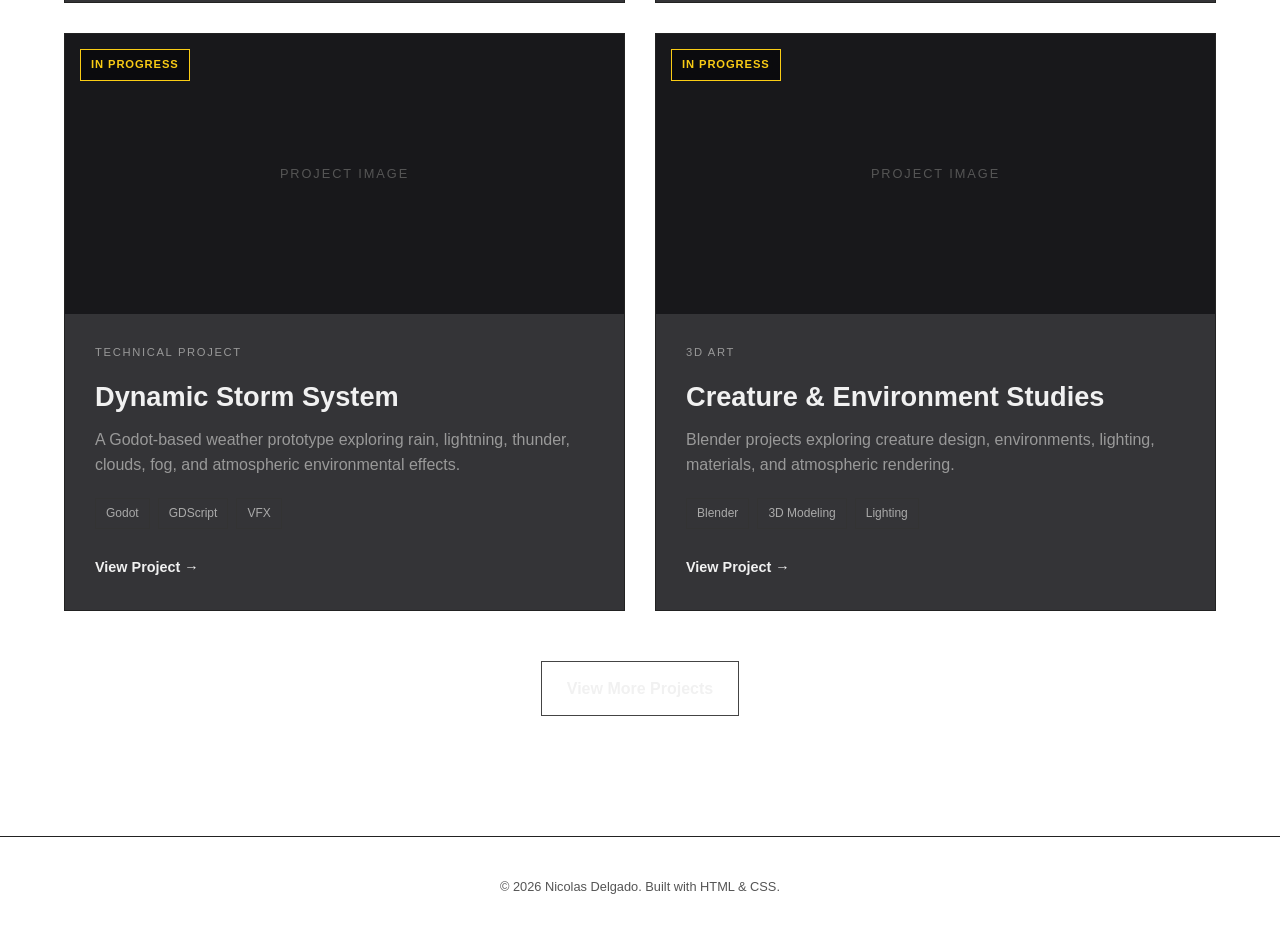
==== commit 25317df3: "Fixed margins on Index / Tweaked numerous pages / Tweaked Template" ====
--- a/index.html
+++ b/index.html
@@ -41,21 +41,14 @@
 
             <div class="hero-content">
 
-                <p class="eyebrow">GAME DEVELOPER & 3D CREATOR</p>
-
                 <h1>
-                    Building Interactive
+                    Building 
                     <span>Worlds & Systems.</span>
                 </h1>
 
-                <p class="hero-description">
-                    I'm a Computer Science graduate focused on game development,
-                    interactive systems, 3D environments, and immersive experiences.
-                </p>
-
                 <div class="hero-buttons">
 
-                    <a href="#projects" class="button primary">
+                    <a href="projects.html" class="button primary">
                         Explore My Work
                     </a>
 
--- a/style.css
+++ b/style.css
@@ -271,9 +271,6 @@
 }
 
 
-
-
-
 /* =========================
 
    HERO
@@ -284,84 +281,49 @@
 
 .hero {
 
-    min-height: 100vh;
-
-
+    min-height: 87vh;
 
     width: min(1200px, 90%);
 
-
-
     margin: auto;
 
-
-
-    padding-top: 75px;
-
-
+    padding-top: 45px;
 
     display: grid;
 
-
-
     grid-template-columns: 1fr 300px;
 
-
-
     align-items: center;
 
-
-
     gap: 80px;
 
-
-
     position: relative;
 
 }
 
-
-
-
-
 /* subtle glow behind hero */
 
 
-
 .hero::before {
 
     content: "";
 
-
-
     position: absolute;
 
-
-
     width: 500px;
 
     height: 500px;
 
-
-
     right: -150px;
 
     top: 100px;
 
-
-
     background: rgba(59, 130, 246, 0.07);
 
-
-
     filter: blur(100px);
 
-
-
     border-radius: 50%;
 
-
-
     pointer-events: none;
 
 }
@@ -370,14 +332,10 @@
 
 .hero-content {
 
-    max-width: 900px;
-
-
+    max-width: 550px;
 
     position: relative;
 
-
-
     z-index: 2;
 
 }
@@ -388,12 +346,8 @@
 
     font-size: clamp(3.5rem, 8vw, 7rem);
 
-
-
     letter-spacing: -0.05em;
 
-
-
     margin-bottom: 30px;
 
 }
@@ -404,8 +358,6 @@
 
     display: block;
 
-
-
     color: #777;
 
 }
@@ -414,18 +366,12 @@
 
 .hero-description {
 
-    max-width: 650px;
-
-
+    max-width: 550px;
 
     color: #aaa;
 
-
-
     font-size: 1.15rem;
 
-
-
     margin-bottom: 40px;
 
 }
@@ -436,20 +382,12 @@
 
     display: flex;
 
-
-
     gap: 15px;
 
-
-
     flex-wrap: wrap;
 
 }
 
-
-
-
-
 /* =========================
 
    PROFILE IMAGE
@@ -462,42 +400,26 @@
 
     display: flex;
 
-
-
     justify-content: center;
 
-
-
     position: relative;
 
-
-
     z-index: 2;
 
 }
 
-
-
 .profile-frame {
 
     width: 250px;
 
     height: 300px;
 
-
-
     border: 1px solid #333;
 
-
-
     padding: 8px;
 
-
-
     background: rgba(17, 17, 20, 0.8);
 
-
-
     box-shadow:
 
         0 20px 60px rgba(0, 0, 0, 0.35);
@@ -512,24 +434,16 @@
 
     height: 100%;
 
-
-
     object-fit: cover;
 
-
-
     display: block;
 
-
-
     filter: grayscale(10%);
 
 }
 
 
 
-
-
 /* =========================
 
    BUTTONS
@@ -542,20 +456,12 @@
 
     display: inline-block;
 
-
-
     padding: 14px 25px;
 
-
-
     border: 1px solid #444;
 
-
-
     font-weight: bold;
 
-
-
     transition: 0.2s;
 
 }
@@ -566,12 +472,8 @@
 
     background: #f1f1f1;
 
-
-
     color: #0b0b0d;
 
-
-
     border-color: #f1f1f1;
 
 }
@@ -582,8 +484,6 @@
 
     background: transparent;
 
-
-
     color: #f1f1f1;
 
 }
@@ -596,23 +496,15 @@
 
 }
 
-
-
-
-
 /* =========================
 
    SECTION HEADING
 
 \========================= */
 
-
-
 .section-heading {
 
-    max-width: 450px;
-
-
+    max-width: 550px;
 
     margin-bottom: 10px;
 
@@ -626,44 +518,28 @@
 
 }
 
-
-
-
-
 /* =========================
 
    PROJECTS
 
 \========================= */
 
-
-
 .project-grid {
 
     display: grid;
 
-
-
     grid-template-columns: repeat(2, 1fr);
 
-
-
     gap: 30px;
 
 }
 
-
-
 .project-card {
 
     background: rgba(17, 17, 20, 0.85);
 
-
-
     border: 1px solid #222;
 
-
-
     transition:
 
         transform 0.25s,
@@ -672,314 +548,188 @@
 
 }
 
-
-
 .project-card:hover {
 
     transform: translateY(-5px);
 
-
-
     border-color: #555;
 
 }
 
-
-
-
-
 /* =========================
 
    PROJECT IMAGE
 
 \========================= */
 
-
-
 .project-image {
 
     height: 280px;
 
-
-
     background: #18181b;
 
-
-
     display: flex;
 
-
-
     align-items: center;
 
-
-
     justify-content: center;
 
-
-
     position: relative;
 
-
-
     overflow: hidden;
 
 }
 
-
-
 .placeholder {
 
     color: #555;
 
-
-
     font-size: 0.8rem;
 
-
-
     letter-spacing: 0.15em;
 
 }
 
-
-
-
-
 /* =========================
 
    PROJECT STATUS
 
 \========================= */
 
-
-
 .project-status {
 
     position: absolute;
 
-
-
     top: 15px;
 
     left: 15px;
 
-
-
     z-index: 2;
 
-
-
     padding: 6px 10px;
 
-
-
     font-size: 0.7rem;
 
-
-
     font-weight: bold;
 
-
-
     letter-spacing: 0.08em;
 
-
-
     text-transform: uppercase;
 
-
-
     background: rgba(10, 10, 12, 0.85);
 
-
-
     backdrop-filter: blur(5px);
 
-
-
     border: 1px solid #444;
 
 }
 
-
-
-
-
 /* Completed */
 
-
-
 .project-status.completed {
 
     border-color: #4ade80;
 
-
-
     color: #4ade80;
 
 }
 
-
-
-
-
 /* In Progress */
 
-
-
 .project-status.in-progress {
 
     border-color: #facc15;
 
-
-
     color: #facc15;
 
 }
 
-
-
-
-
 /* Archived */
 
-
-
 .project-status.archived {
 
     border-color: #888;
 
-
-
     color: #999;
 
 }
 
-
-
-
-
 /* =========================
 
    PROJECT CONTENT
 
 \========================= */
 
-
-
 .project-content {
 
     padding: 30px;
 
 }
 
-
-
 .project-type {
 
     color: #777;
 
-
-
     font-size: 0.7rem;
 
-
-
     letter-spacing: 0.15em;
 
-
-
     margin-bottom: 10px;
 
 }
 
-
-
 .project-content h3 {
 
     font-size: 1.7rem;
 
-
-
     margin-bottom: 15px;
 
 }
 
-
-
 .project-content p {
 
     color: #999;
 
-
-
     margin-bottom: 20px;
 
 }
 
-
-
-
-
 /* =========================
 
    PROJECT TAGS
 
 \========================= */
 
-
-
 .tags {
 
     display: flex;
 
-
-
     flex-wrap: wrap;
 
-
-
     gap: 8px;
 
-
-
     margin-bottom: 25px;
 
 }
 
-
-
 .tags span {
 
     padding: 5px 10px;
 
-
-
     border: 1px solid #333;
 
-
-
     color: #aaa;
 
-
-
     font-size: 0.75rem;
 
 }
 
-
-
-
-
 /* =========================
 
    PROJECT LINK
 
 \========================= */
 
-
-
 .project-link {
 
     font-weight: bold;
@@ -990,358 +740,232 @@
 
 }
 
-
-
 .project-link:hover {
 
     text-decoration: underline;
 
 }
 
-
-
-
-
 /* =========================
 
    VIEW MORE
 
 \========================= */
 
-
-
 .view-more-wrapper {
 
     display: flex;
 
-
-
     justify-content: center;
 
-
-
     margin-top: 50px;
 
 }
 
-
-
-
-
 /* =========================
 
    ABOUT
 
 \========================= */
 
-
-
 .about-section {
 
     border-top: 1px solid #222;
 
-
-
     border-bottom: 1px solid #222;
 
 }
 
-
-
 .about-content {
 
     display: grid;
 
-
-
     grid-template-columns: 1fr 1fr;
 
-
-
     gap: 80px;
 
 }
 
-
-
 .about-text {
 
     color: #aaa;
 
-
-
     font-size: 1.05rem;
 
 }
 
-
-
 .about-text p {
 
     margin-bottom: 25px;
 
 }
 
-
-
-
-
 /* =========================
 
    SKILLS
 
 \========================= */
 
-
-
 .skills-grid {
 
     display: grid;
 
-
-
     grid-template-columns: repeat(4, 1fr);
 
-
-
     gap: 30px;
 
 }
 
-
-
 .skill-category {
 
     border-top: 1px solid #444;
 
-
-
     padding-top: 20px;
 
 }
 
-
-
 .skill-category h3 {
 
     margin-bottom: 20px;
 
 }
 
-
-
 .skill-category ul {
 
     list-style: none;
 
-
-
     color: #999;
 
 }
 
-
-
 .skill-category li {
 
     margin-bottom: 8px;
 
 }
 
-
-
-
-
 /* =========================
 
    CONTACT
 
 \========================= */
 
-
-
 .contact-section {
 
     text-align: center;
 
 }
 
-
-
 .contact-section .section-heading {
 
     margin-left: auto;
 
-
-
     margin-right: auto;
 
 }
 
-
-
 .contact-links {
 
     display: flex;
 
-
-
     justify-content: center;
 
-
-
     gap: 30px;
 
-
-
     flex-wrap: wrap;
 
 }
 
-
-
 .contact-links a {
 
     border-bottom: 1px solid #555;
 
-
-
     padding-bottom: 5px;
 
 }
 
-
-
 .contact-links a:hover {
 
     border-color: white;
 
 }
 
-
-
-
-
 /* =========================
 
    FOOTER
 
 \========================= */
 
-
-
 footer {
 
     padding: 40px;
 
-
-
     text-align: center;
 
-
-
     color: #555;
 
-
-
     font-size: 0.8rem;
 
-
-
     border-top: 1px solid #222;
 
 }
 
-
-
-
-
 /* =========================
 
    MOBILE
 
 \========================= */
 
-
-
 @media (max-width: 900px) {
 
-
-
     .hero {
 
         grid-template-columns: 1fr;
 
-
-
         gap: 50px;
 
-
-
         padding-top: 130px;
 
-
-
         padding-bottom: 80px;
 
     }
 
-
-
     .hero-profile {
 
         justify-content: flex-start;
 
     }
 
-
-
     .profile-frame {
 
         width: 180px;
 
-
-
         height: 220px;
 
     }
 
-
-
     .skills-grid {
 
         grid-template-columns: repeat(2, 1fr);
 
     }
 
-
-
-}
-
-
-
-
+}
 
 @media (max-width: 800px) {
 
-
-
     .nav-links {
 
         display: none;
 
     }
 
-
-
     .project-grid {
 
         grid-template-columns: 1fr;
 
     }
 
-
-
     .about-content {
 
         grid-template-columns: 1fr;
@@ -1352,66 +976,42 @@
 
     }
 
-
-
     h2 {
 
         font-size: 2.3rem;
 
     }
-
-
-
-}
-
-
-
-
+}
 
 @media (max-width: 500px) {
 
-
-
     .skills-grid {
 
         grid-template-columns: 1fr;
 
     }
 
-
-
     .hero h1 {
 
         font-size: 3.5rem;
 
     }
 
-
-
     .section {
 
         padding: 80px 0;
 
     }
 
-
-
     .contact-links {
 
         flex-direction: column;
 
-
-
         align-items: center;
 
-
-
         gap: 20px;
 
     }
-
-
-
 }
 
 /* =========================
@@ -1420,15 +1020,11 @@
 
 \========================= */
 
-
-
 .portfolio-category {
 
-    margin-top: 100px;
-
-}
-
-
+    margin-top: 50px;
+
+}
 
 .portfolio-category > h2 {
 
@@ -1436,61 +1032,39 @@
 
 }
 
-
-
-
-
 /* =========================
 
    PROJECT DETAIL PAGE
 
 \========================= */
 
-
-
 .project-detail {
 
     padding-top: 160px;
 
-
-
     max-width: 1000px;
 
 }
 
-
-
 .project-detail h1 {
 
     font-size: clamp(3rem, 7vw, 6rem);
 
-
-
     letter-spacing: -0.04em;
 
-
-
     margin-bottom: 15px;
 
 }
 
-
-
 .project-detail-subtitle {
 
     color: #999;
 
-
-
     font-size: 1.2rem;
 
-
-
     margin-bottom: 60px;
 
 }
-
-
 
 .project-detail-image {
 
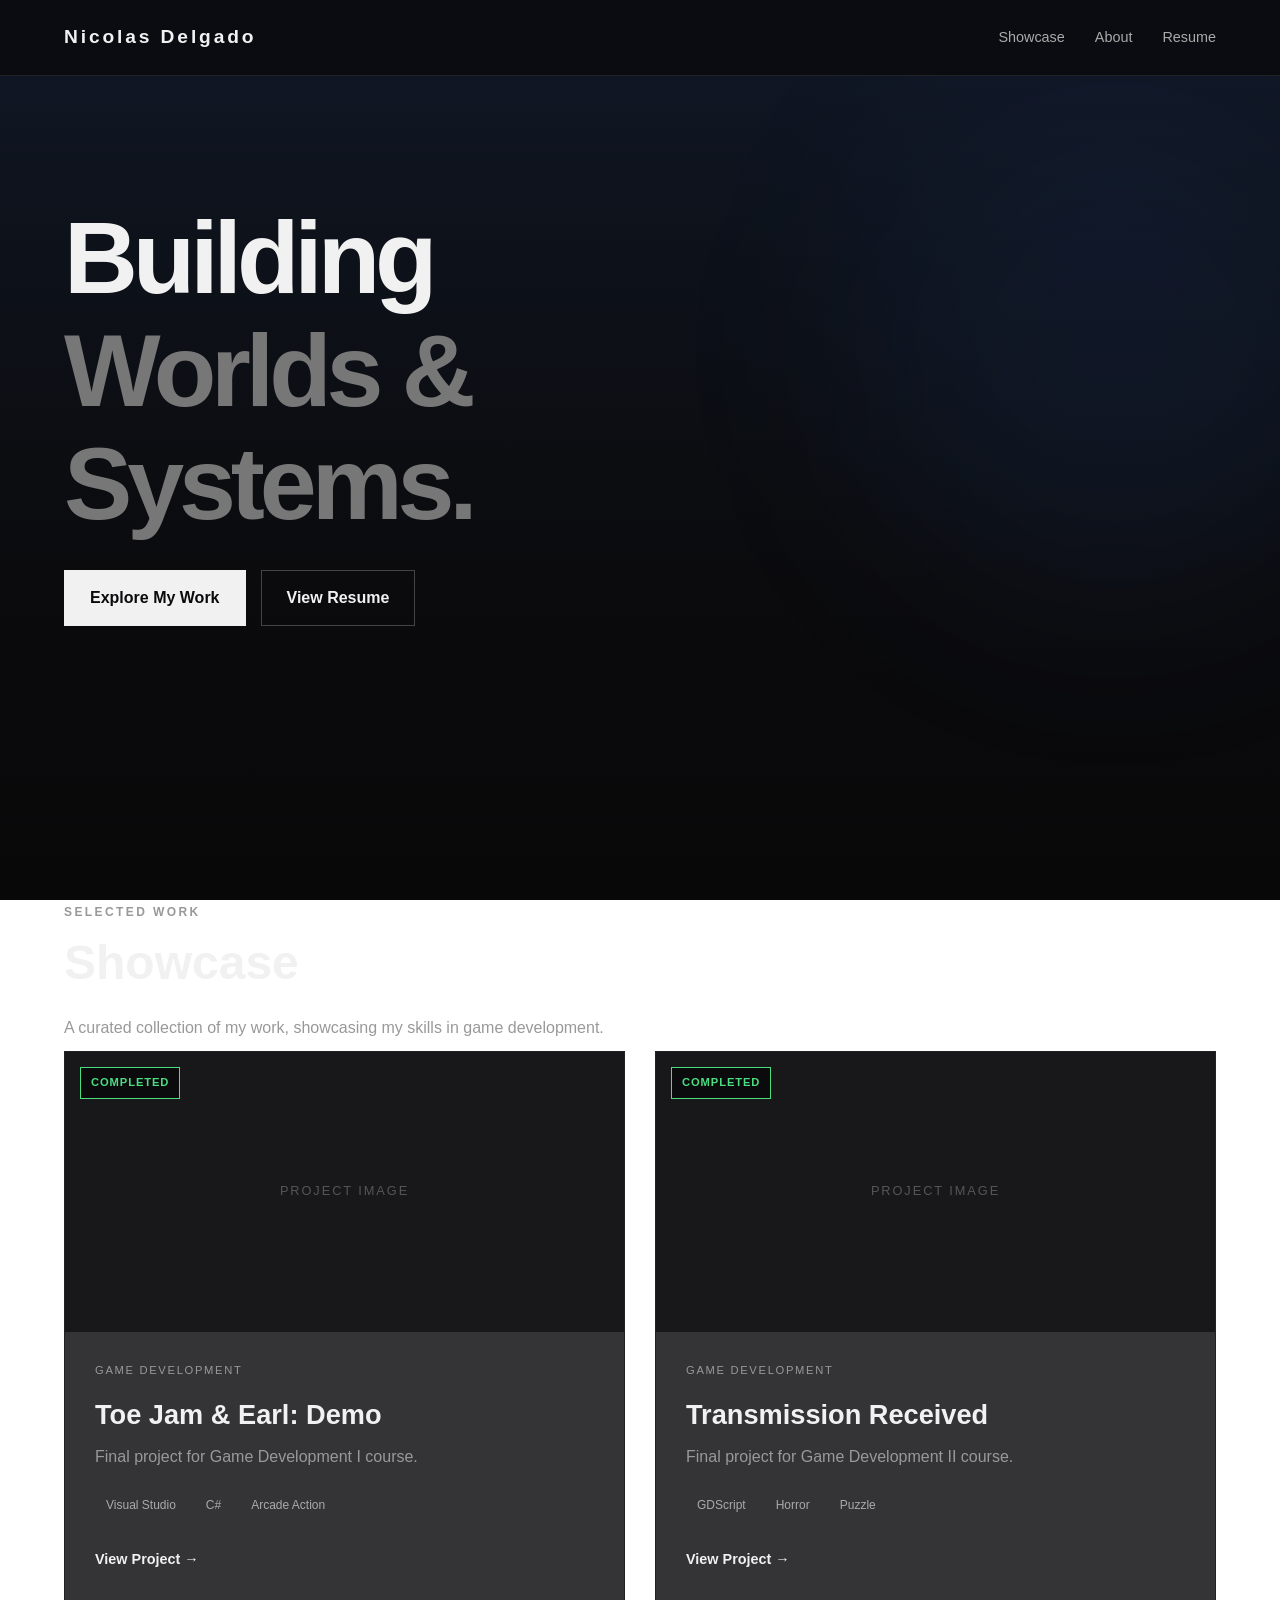
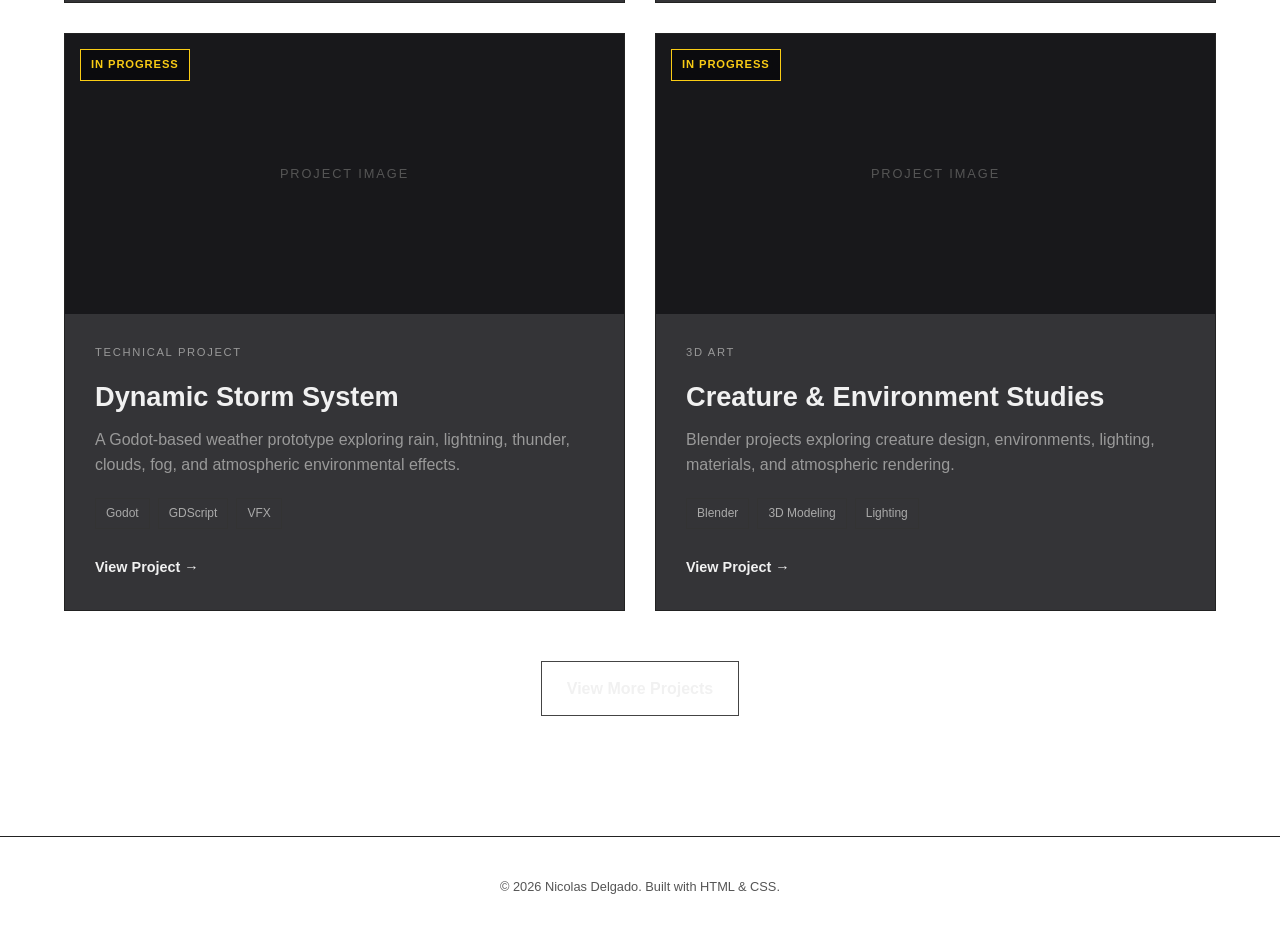
==== commit 60972255: "Lessen headers and added media gallery to Teamplate / Tweaked TR file / Adjusted headers in other fi" ====
--- a/index.html
+++ b/index.html
@@ -21,7 +21,7 @@
             <a href="#" class="logo">Nicolas Delgado</a>
 
             <div class="nav-links">
-                <a href="#projects">Projects</a>
+                <a href="#projects">Showcase</a>
                 <a href="about.html">About</a>
 
                 <a href="resume.pdf" target="_blank">Resume</a>
--- a/style.css
+++ b/style.css
@@ -1116,6 +1116,8 @@
 
 .detail-section h2 {
 
+    color: #999;
+
     margin-bottom: 25px;
 
 }
@@ -1124,7 +1126,7 @@
 
 .detail-section > p:last-child {
 
-    color: #aaa;
+    color: #ffffff;
 
 
 
